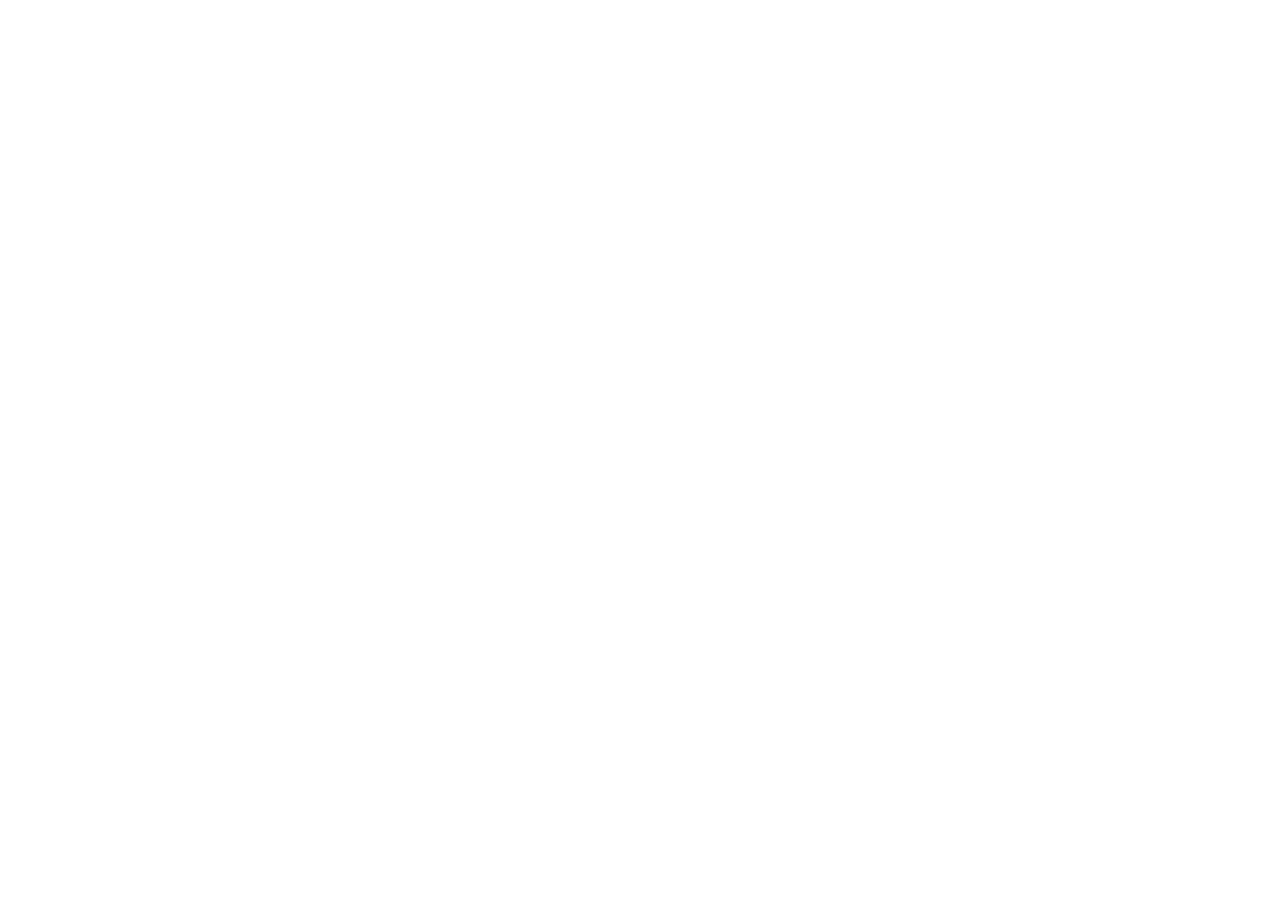
==== index.html @ 969e6fc6 "Added folder structure" ====
<!DOCTYPE html>
<html lang="en">
<head>
    <meta charset="UTF-8">
    <meta http-equiv="X-UA-Compatible" content="IE=edge">
    <meta name="viewport" content="width=device-width, initial-scale=1.0">
    <title>Document</title>
</head>
<body>
    
</body>
</html>
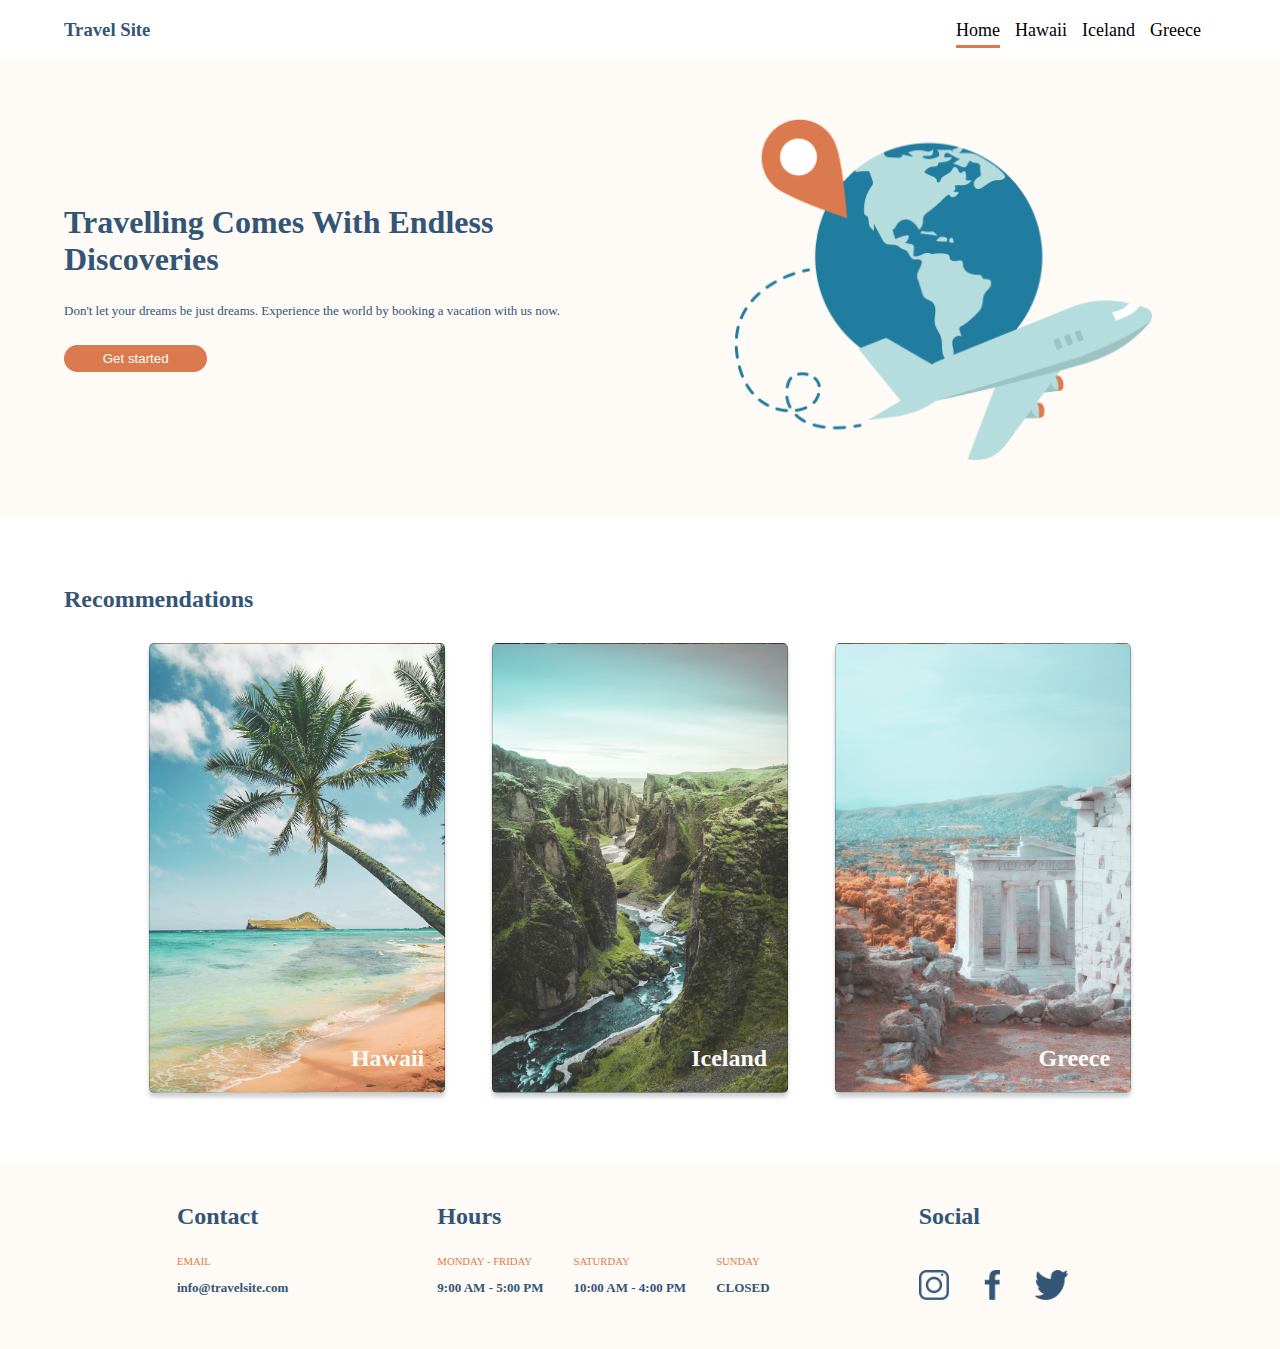
==== commit aaa47794: "Home page finished, footer applied to all pages" ====
--- a/index.html
+++ b/index.html
@@ -1,12 +1,95 @@
 <!DOCTYPE html>
 <html lang="en">
+
 <head>
     <meta charset="UTF-8">
     <meta http-equiv="X-UA-Compatible" content="IE=edge">
     <meta name="viewport" content="width=device-width, initial-scale=1.0">
-    <title>Document</title>
+    <link rel="stylesheet" href="./css/main.css">
+    <link rel="stylesheet" href="./css/global.css">
+    <title>Travel Site</title>
 </head>
+
 <body>
-    
+    <!-- nav - styles in global.css-->
+    <header>
+        <nav>
+            <h3>Travel Site</h3>
+            <ul class="nav__guide">
+                <li><a class="nav__guide--link nav__guide__home" href="">Home</a></li>
+                <li><a class="nav__guide--link nav__guide__hawaii" href="">Hawaii</a></li>
+                <li><a class="nav__guide--link nav__guide__iceland" href="">Iceland</a></li>
+                <li><a class="nav__guide--link nav__guide__greece" href="">Greece</a></li>
+            </ul>
+        </nav>
+        <!-- hero -->
+        <div class="hero">
+            <div class="hero__content">
+                <h1>Travelling Comes With Endless Discoveries</h1>
+                <p>Don't let your dreams be just dreams. Experience the world by booking a vacation with us now.</p>
+                <input type="button" value="Get started" class="hero__button">
+            </div>
+            <div class="hero__img">
+                <img src="./assets/images/hero.png" alt="Travel Site Img" class="hero__img--position">
+            </div>
+        </div>
+    </header>
+    <!-- recommendations -->
+    <main>
+        <h2>Recommendations</h2>
+        <div class="recom">
+            <a href="./pages/hawaii.html" class="recom__card recom__card__hawaii">
+                <div>
+                    <h2>Hawaii</h2>
+                </div>
+            </a>
+            <a href="./pages/iceland.html" class="recom__card recom__card__iceland">
+                <div>
+                    <h2>Iceland</h2>
+                </div>
+            </a>
+            <a href="./pages/greece.html" class="recom__card recom__card__greece">
+                <div>
+                    <h2>Greece</h2>
+                </div>
+            </a>
+        </div>
+    </main>
+    <!-- footer -->
+    <footer>
+        <div>
+            <h2>Contact</h2>
+            <h6>EMAIL</h6>
+            <p>info@travelsite.com</p>
+        </div>
+        <div>
+            <h2>Hours</h2>
+            <div class="footer__hour">
+                <div class="footer__hour--weekday">
+                    <h6>MONDAY - FRIDAY</h6>
+                    <p>9:00 AM - 5:00 PM</p>
+                </div>
+                <div class="footer__hour__sat">
+                    <h6>SATURDAY</h6>
+                    <p>10:00 AM - 4:00 PM</p>
+                </div>
+                <div class="footer__hour__sun">
+                    <h6>SUNDAY</h6>
+                    <p>CLOSED</p>
+                </div>
+            </div>
+
+        </div>
+        <div>
+            <h2>Social</h2>
+            <div class="footer__social">
+                <img src="./assets/images/icon-instagram.png" alt="Instagram">
+                <img src="./assets/images/icon-facebook.png" alt="Facebook">
+                <img src="./assets/images/icon-twitter.png" alt="Twitter">
+            </div>
+
+        </div>
+    </footer>
 </body>
+
 </html>--- a/css/main.css
+++ b/css/main.css
@@ -0,0 +1,142 @@
+/* hero */
+.hero {
+    background-color: #fefaf5;
+    display: flex;
+    align-items: center;
+    justify-content: space-between;
+    flex-wrap: wrap;
+}
+
+.hero__content {
+    margin-left: 5%;
+    width: 40%;
+}
+
+.hero__content h1 {
+    margin: 0%;
+}
+
+.hero__content p {
+    font-size: small;
+    margin: 5% 0;
+    color: #335576;
+}
+
+.hero__img {
+    margin-right: 10%;
+    padding: 4% 0;
+}
+
+.hero__img--position {
+   height: 350px;
+}
+
+.hero__button {
+    background-color: #db7a4e;
+    border: #db7a4e;
+    color: #fefaf5;
+    border-radius: 30px;
+    padding: 6px 0;
+    width: 28%;
+    cursor: pointer;
+}
+/* Recommendations */
+
+main {
+    margin: 70px 0;
+}
+
+main h2 {
+    margin-left: 5%;
+    margin-bottom: 30px;
+}
+
+.recom {
+    display: flex;
+    justify-content: space-evenly;
+}
+
+.recom__card {
+    width: 23%;
+    height: 28rem;
+    border: 1px solid rgba(0,0,0,0.20);
+    border-radius: 5px;
+    box-shadow:  0px 4px 4px rgba(0,0,0,0.20);
+    display: flex;
+    align-items: flex-end;
+    justify-content: flex-end;
+    text-decoration: none;
+}
+
+.recom__card__hawaii, .recom__card__hawaii:visited, .recom__card__hawaii:link {
+    background-position: center;
+    background-size: cover;
+    background-image: url(../assets/images/hawaii.jpg);
+    margin-left: 8%;
+}
+.recom__card__iceland, .recom__card__iceland:visited, .recom__card__iceland:link {
+    background-position: center;
+    background-size: cover;
+    background-image: url(../assets/images/iceland.jpg);
+  
+}
+
+.recom__card__greece, .recom__card__greece:visited, .recom__card__greece:link {
+    background-position: center;
+    background-size: cover;
+    background-image: url(../assets/images/greece.jpg);
+    margin-right: 8%;
+}
+
+.recom h2 {
+    color: #fefaf5;
+    margin: 20px 20px;
+}
+
+.nav__guide--link, nav__guide--link:visited, nav__guide--link:link {
+    text-decoration: none;
+    color: black;
+    font-size: large;
+}
+/* footer */
+footer {
+    display: flex;
+    justify-content: space-around;
+    align-items: baseline;
+    padding: 40px 8%;
+}
+
+footer h2 {
+    margin: 0;
+}
+
+footer h6 {
+    font-weight: 400;
+    color: #db7a4e;
+    margin-bottom: 0;
+}
+
+footer p {
+    color: #335576;
+    font-weight: 600;
+    font-size:small;
+}
+
+.footer__hour {
+    display: flex;
+    justify-content: space-between;
+}
+
+.footer__hour__sat {
+    margin: auto 30px;
+}
+
+.footer__social {
+    display: flex;
+    justify-content: space-between;
+}
+
+.footer__social img {
+    height: 30px;
+    margin: 40px 35px 0px 0px;
+}--- a/css/global.css
+++ b/css/global.css
@@ -0,0 +1,88 @@
+body {
+    font-family: Verdana;
+    font-weight: 400;
+    margin: 0;
+}
+
+h1 {
+    color: #335576;
+}
+
+h2, h3 {
+    color: #335576;
+}
+.nav__guide--link, nav__guide--link:visited, nav__guide--link:link {
+    text-decoration: none;
+    color: black;
+    font-size: large;
+}
+
+nav {
+    display: flex;
+    align-items: baseline;
+    justify-content: space-between;
+}
+
+nav h3 {
+    margin-left: 5%;
+}
+
+ul {
+    list-style-type: none;
+    display: flex;
+    justify-content: space-around;
+    padding-right: 5%;
+}
+
+li {
+    padding-right: 15px;
+}
+
+.nav__guide__home {
+    border-bottom: #DB7A4E solid;
+    padding-bottom: 5px;
+}
+
+/* footer */
+footer {
+    background-color: #fefaf5;
+    display: flex;
+    justify-content: space-around;
+    align-items: baseline;
+    padding: 40px 8%;
+}
+
+footer h2 {
+    margin: 0;
+}
+
+footer h6 {
+    font-weight: 400;
+    color: #db7a4e;
+    margin-bottom: 0;
+}
+
+footer p {
+    color: #335576;
+    font-weight: 600;
+    font-size:small;
+}
+
+.footer__hour {
+    display: flex;
+    justify-content: space-between;
+}
+
+.footer__hour__sat {
+    margin: auto 30px;
+}
+
+.footer__social {
+    display: flex;
+    justify-content: space-between;
+}
+
+.footer__social img {
+    height: 30px;
+    margin: 40px 35px 0px 0px;
+}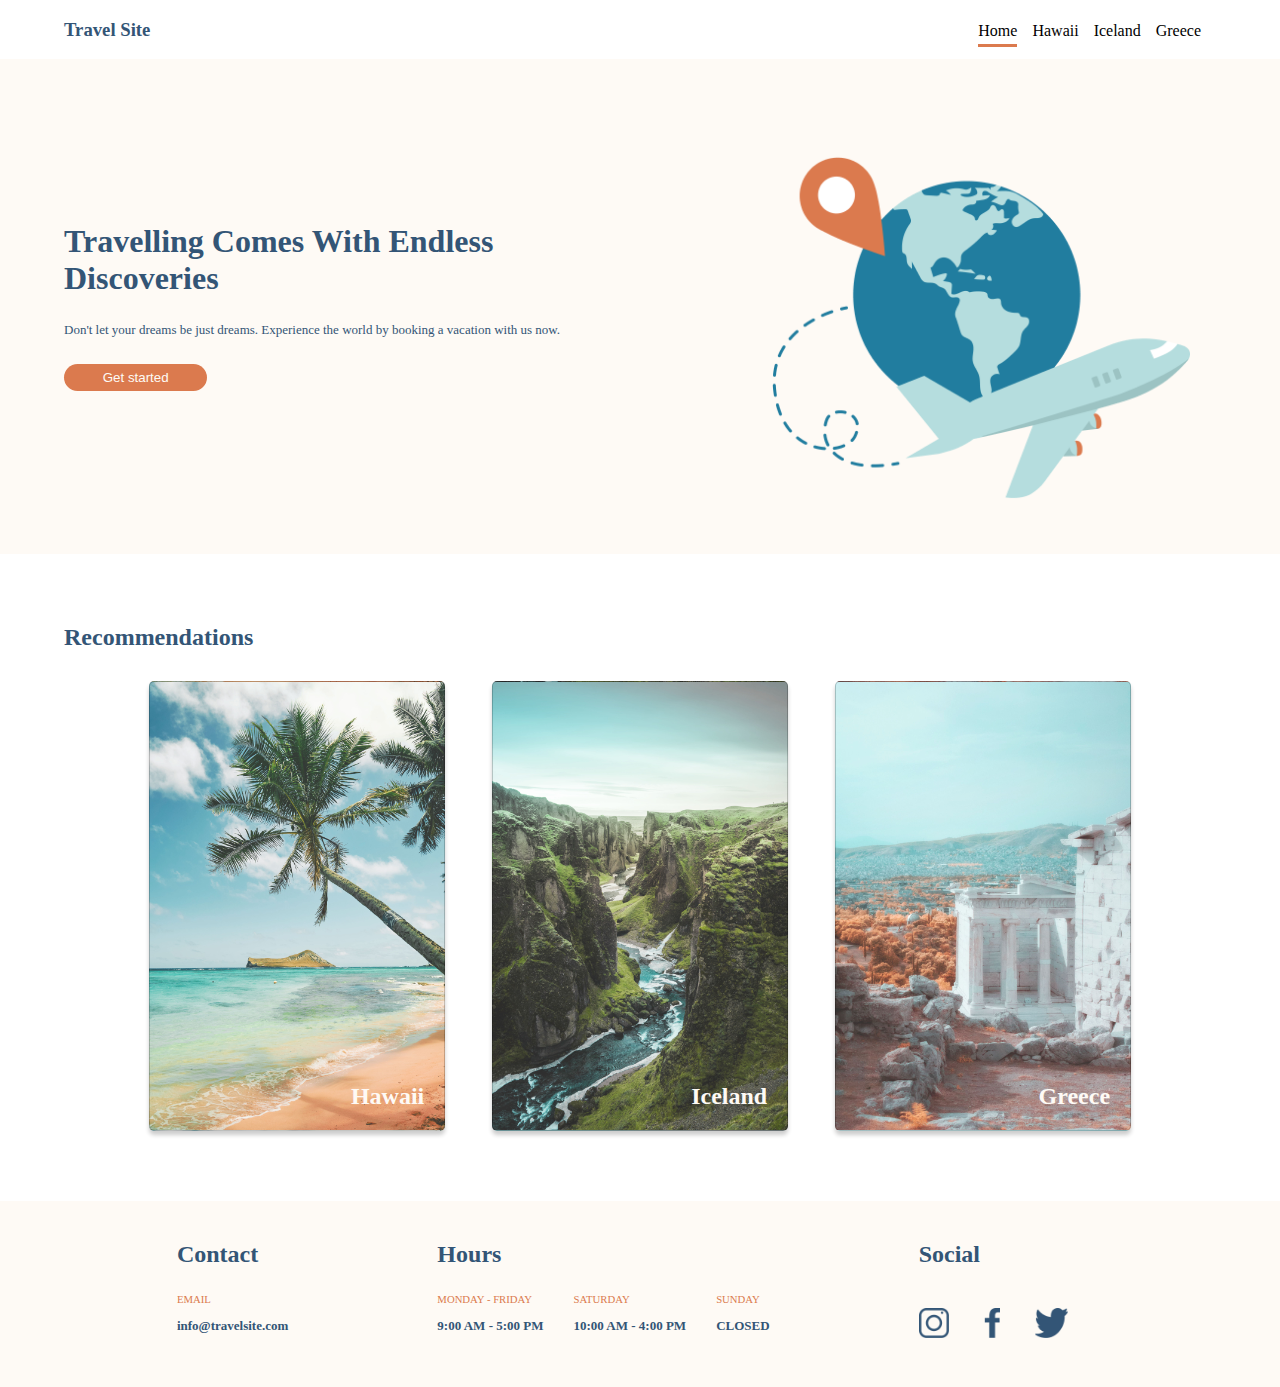
==== commit 49998d4f: "Most likely is done, but still need to do some format and cleaning dry code" ====
--- a/index.html
+++ b/index.html
@@ -1,6 +1,5 @@
 <!DOCTYPE html>
 <html lang="en">
-
 <head>
     <meta charset="UTF-8">
     <meta http-equiv="X-UA-Compatible" content="IE=edge">
@@ -9,7 +8,6 @@
     <link rel="stylesheet" href="./css/global.css">
     <title>Travel Site</title>
 </head>
-
 <body>
     <!-- nav - styles in global.css-->
     <header>
--- a/css/main.css
+++ b/css/main.css
@@ -1,3 +1,8 @@
+/* nav */
+.nav__guide__home {
+    border-bottom: #DB7A4E solid;
+    padding-bottom: 5px;
+}
 /* hero */
 .hero {
     background-color: #fefaf5;
@@ -23,8 +28,8 @@
 }
 
 .hero__img {
-    margin-right: 10%;
-    padding: 4% 0;
+    margin-right: 7%;
+    padding: 7% 0 4% 0;
 }
 
 .hero__img--position {
@@ -68,20 +73,20 @@
     text-decoration: none;
 }
 
-.recom__card__hawaii, .recom__card__hawaii:visited, .recom__card__hawaii:link {
+.recom__card__hawaii{
     background-position: center;
     background-size: cover;
     background-image: url(../assets/images/hawaii.jpg);
     margin-left: 8%;
 }
-.recom__card__iceland, .recom__card__iceland:visited, .recom__card__iceland:link {
+.recom__card__iceland{
     background-position: center;
     background-size: cover;
     background-image: url(../assets/images/iceland.jpg);
   
 }
 
-.recom__card__greece, .recom__card__greece:visited, .recom__card__greece:link {
+.recom__card__greece{
     background-position: center;
     background-size: cover;
     background-image: url(../assets/images/greece.jpg);
@@ -93,11 +98,6 @@
     margin: 20px 20px;
 }
 
-.nav__guide--link, nav__guide--link:visited, nav__guide--link:link {
-    text-decoration: none;
-    color: black;
-    font-size: large;
-}
 /* footer */
 footer {
     display: flex;
--- a/css/global.css
+++ b/css/global.css
@@ -1,5 +1,5 @@
 body {
-    font-family: Verdana;
+    font-family: verdana;
     font-weight: 400;
     margin: 0;
 }
@@ -11,37 +11,38 @@
 h2, h3 {
     color: #335576;
 }
-.nav__guide--link, nav__guide--link:visited, nav__guide--link:link {
+.nav__guide--link {
     text-decoration: none;
     color: black;
-    font-size: large;
+    font-size: medium;
 }
 
 nav {
     display: flex;
     align-items: baseline;
     justify-content: space-between;
+    background-color: #FFFFFF;
+    width: 100%;
+    position: sticky;
+    top: 0;
 }
 
 nav h3 {
     margin-left: 5%;
 }
 
-ul {
+
+.nav__guide {
     list-style-type: none;
     display: flex;
     justify-content: space-around;
     padding-right: 5%;
 }
 
-li {
-    padding-right: 15px;
+.nav__guide--link {
+    margin-right: 15px;
 }
 
-.nav__guide__home {
-    border-bottom: #DB7A4E solid;
-    padding-bottom: 5px;
-}
 
 /* footer */
 footer {
